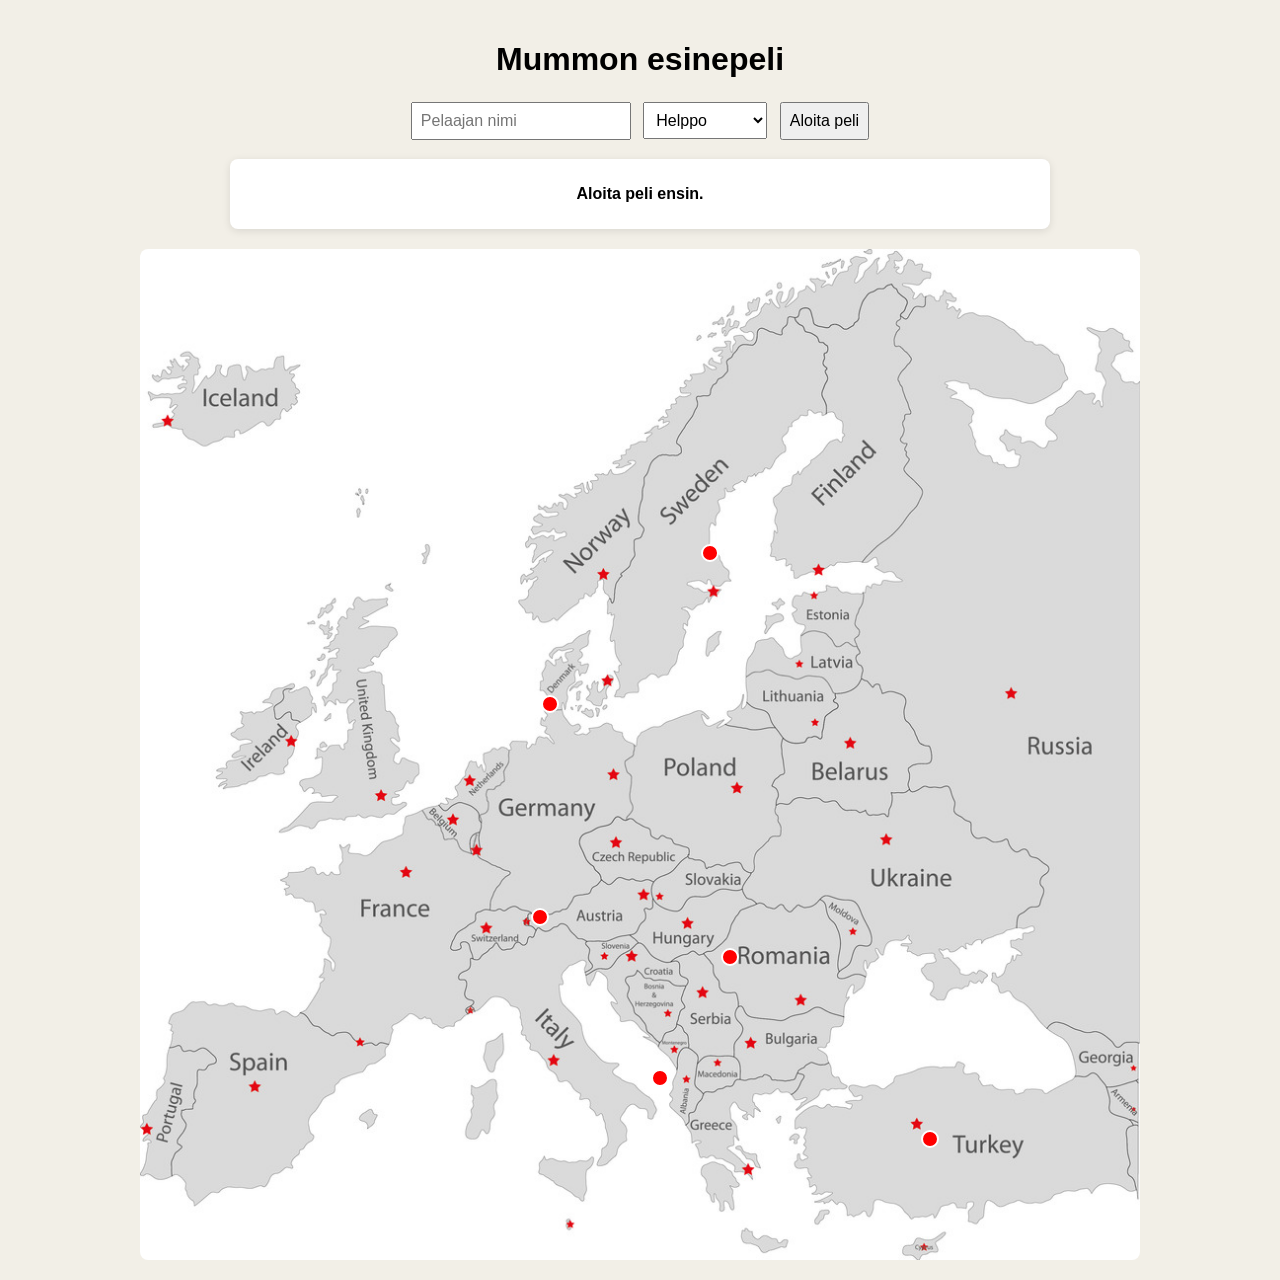
==== Laurin koodit/testiprojekti/frontend/index.html @ d36a4fa6 "jeejee" ====
<!DOCTYPE html>
<html lang="fi">
<head>
  <meta charset="UTF-8">
  <meta name="viewport" content="width=device-width, initial-scale=1.0">
  <title>Mummon esinepeli</title>
  <link rel="stylesheet" href="style.css">
</head>
<body>

  <h1>Mummon esinepeli</h1>

  <div class="aloituslaatikko">
    <input id="nimi" type="text" placeholder="Pelaajan nimi">

    <select id="difficulty">
      <option value="HELPPO">Helppo</option>
      <option value="KESKIVAIKEA">Keskivaikea</option>
      <option value="VAIKEA">Vaikea</option>
    </select>

    <button onclick="aloitaPeli()">Aloita peli</button>
  </div>

  <div class="tilalaatikko">
    <p id="info">Aloita peli ensin.</p>
    <p id="hint"></p>
  </div>

  <div class="kartta-container">
    <img src="kartta.jpg" class="kartta" alt="Euroopan kartta">

    <button class="maa-nappi" style="left: 57%; top: 30%;" onclick="lenna('SE')" title="Ruotsi"></button>
    <button class="maa-nappi" style="left: 41%; top: 45%;" onclick="lenna('GB')" title="Yhdistynyt kuningaskunta"></button>
    <button class="maa-nappi" style="left: 40%; top: 66%;" onclick="lenna('FR')" title="Ranska"></button>
    <button class="maa-nappi" style="left: 52%; top: 82%;" onclick="lenna('IT')" title="Italia"></button>
    <button class="maa-nappi" style="left: 59%; top: 70%;" onclick="lenna('RO')" title="Romania"></button>
    <button class="maa-nappi" style="left: 79%; top: 88%;" onclick="lenna('TR')" title="Turkki"></button>
  </div>

  <!-- BLACKJACK -->
  <div id="blackjack-container" class="overlay">
    <h2>Blackjack-haaste</h2>

    <p id="bj-progress">Voitot: 0 / 5</p>

    <div id="bj-dealer" class="bj-kasi"></div>
    <div id="bj-player" class="bj-kasi"></div>

    <p id="bj-info"></p>

    <div class="pelinapit">
      <button id="bj-hit" onclick="bjHit()">Ota kortti</button>
      <button id="bj-stand" onclick="bjStand()">Jää</button>
      <button id="bj-uusi" onclick="bjUusi()">Uusi kierros</button>
    </div>
  </div>

  <!-- MATIKKA2 -->
  <div id="matikka-container" class="overlay">
    <h2>Matikkahaaste</h2>

    <p id="matikka-progress">Oikein: 0 / 5</p>
    <p id="matikka-ajastin">Aikaa: 10</p>

    <div id="matikka-kysymys" class="matikka-kysymys"></div>

    <input id="matikka-vastaus" type="number" step="any" placeholder="Kirjoita vastaus">

    <div class="pelinapit">
      <button onclick="matikkaVastaa()">Vastaa</button>
    </div>

    <p id="matikka-info"></p>
  </div>
<div id="lento-overlay" class="lento-overlay">
  <div class="lento-sisalto">
    <h2>Lennetään...</h2>
    <img src="lentokone.gif" id="lento-gif" alt="Lentokone">
  </div>
</div>
  <script src="script.js"></script>
</body>
</html>
---- Laurin koodit/testiprojekti/frontend/style.css ----
body {
  font-family: Arial, sans-serif;
  background-color: #f2efe7;
  margin: 0;
  padding: 20px;
  text-align: center;
}

h1 {
  margin-bottom: 20px;
}

.aloituslaatikko {
  margin-bottom: 15px;
}

.aloituslaatikko input,
.aloituslaatikko select,
.aloituslaatikko button {
  padding: 8px;
  margin: 4px;
  font-size: 16px;
}

.tilalaatikko {
  background-color: white;
  border-radius: 8px;
  padding: 10px;
  max-width: 800px;
  margin: 0 auto 20px auto;
  box-shadow: 0 2px 8px rgba(0, 0, 0, 0.1);
}

#info {
  font-weight: bold;
}

#hint {
  color: #333;
}

.kartta-container {
  position: relative;
  width: 1000px;
  max-width: 100%;
  margin: 0 auto;
}

.kartta {
  width: 100%;
  display: block;
  border-radius: 8px;
}

.maa-nappi {
  position: absolute;
  transform: translate(-50%, -50%);
  background-color: red;
  border: 2px solid white;
  border-radius: 50%;
  width: 18px;
  height: 18px;
  cursor: pointer;
}

.maa-nappi:hover {
  background-color: darkred;
  scale: 1.2;
}

.overlay {
  position: fixed;
  top: 8%;
  left: 10%;
  width: 80%;
  min-height: 70%;
  background: rgba(0, 0, 0, 0.95);
  color: white;
  display: none;
  z-index: 999;
  padding: 20px;
  border-radius: 12px;
  box-sizing: border-box;
}

.bj-kasi {
  margin: 20px 0;
}

.bj-kortti {
  display: inline-block;
  background: white;
  color: black;
  padding: 12px 16px;
  margin: 6px;
  border-radius: 6px;
  font-weight: bold;
  min-width: 45px;
}

.pelinapit {
  margin-top: 20px;
}

.pelinapit button {
  padding: 10px 18px;
  margin: 0 8px;
  font-size: 16px;
}

.matikka-kysymys {
  font-size: 32px;
  font-weight: bold;
  margin: 25px 0 15px 0;
}

#matikka-vastaus {
  padding: 10px 14px;
  font-size: 20px;
  width: 180px;
  text-align: center;
  border-radius: 8px;
  border: none;
}

#matikka-info,
#matikka-progress,
#matikka-ajastin,
#bj-progress,
#bj-info {
  font-size: 21px;
  margin-top: 12px;
}
.lento-overlay {
  position: fixed;
  top: 0;
  left: 0;
  width: 100%;
  height: 100%;
  background: rgba(0, 0, 0, 0.75);
  display: none;
  align-items: center;
  justify-content: center;
  z-index: 2000;
}

.lento-sisalto {
  background: rgba(0, 0, 0, 0.95);
  color: white;
  padding: 20px;
  border-radius: 12px;
  text-align: center;
  width: 70%;
  max-width: 700px;
}

#lento-gif {
  width: 280px;
  max-width: 80%;
  margin-top: 10px;
}
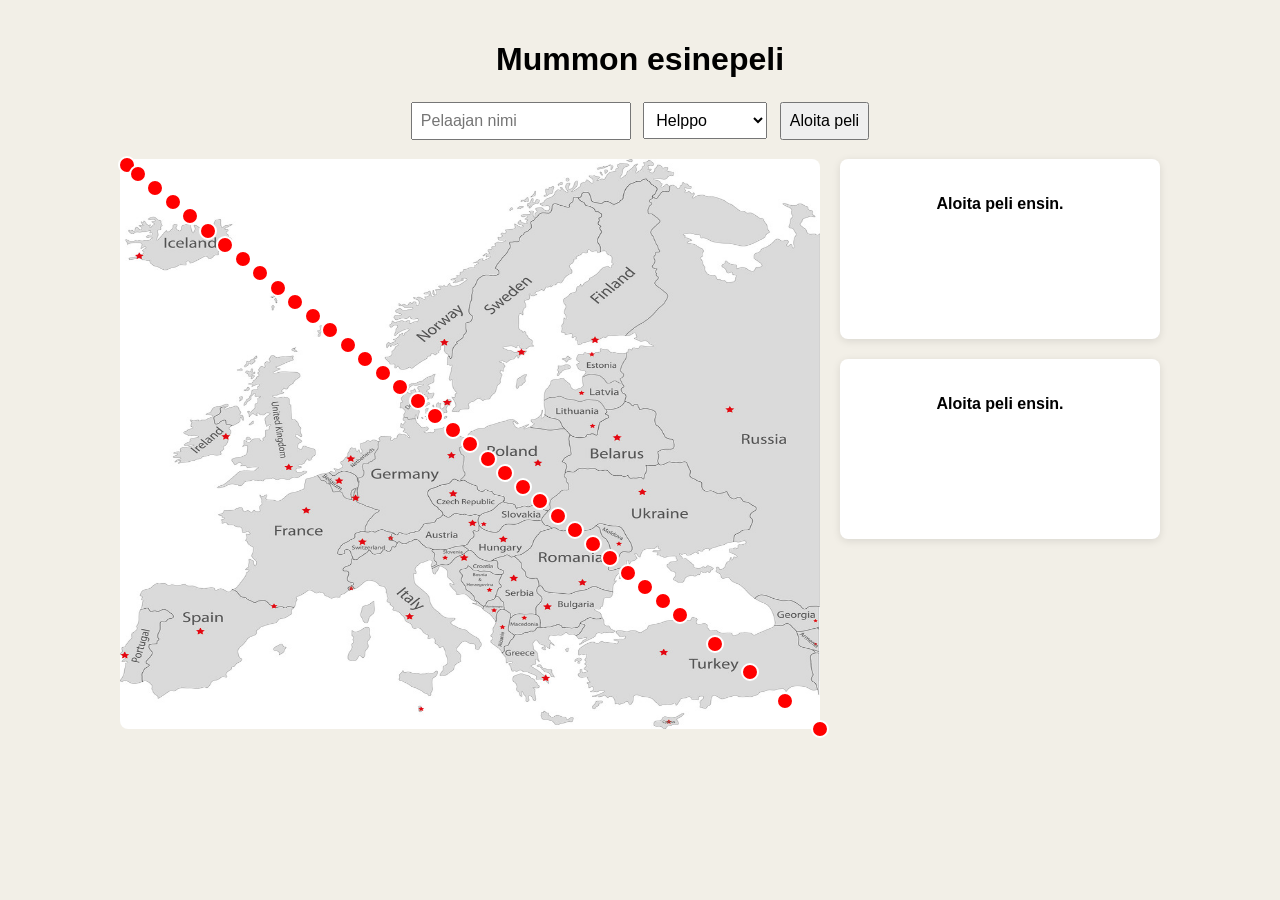
==== commit e1590c67: "testi" ====
--- a/Laurin koodit/testiprojekti/frontend/index.html
+++ b/Laurin koodit/testiprojekti/frontend/index.html
@@ -22,20 +22,61 @@
     <button onclick="aloitaPeli()">Aloita peli</button>
   </div>
 
-  <div class="tilalaatikko">
-    <p id="info">Aloita peli ensin.</p>
-    <p id="hint"></p>
-  </div>
+  <div class="peli-layout">
 
-  <div class="kartta-container">
-    <img src="kartta.jpg" class="kartta" alt="Euroopan kartta">
+    <div class="kartta-container">
+      <img src="kartta.jpg" class="kartta" alt="Euroopan kartta">
+      <button class="maa-nappi" style="left: 1%; top: 1%;" onclick="lenna('NL')" title="Alankomaat"></button>
+      <button class="maa-nappi" style="left: 5%; top: 5%;" onclick="lenna('GR')" title="Kreikka"></button>
+      <button class="maa-nappi" style="left: 10%; top: 10%;" onclick="lenna('RS')" title="Serbia"></button>
+      <button class="maa-nappi" style="left: 15%; top: 15%;" onclick="lenna('DE')" title="Saksa"></button>
+      <button class="maa-nappi" style="left: 20%; top: 20%;" onclick="lenna('CH')" title="Sveitsi"></button>
+      <button class="maa-nappi" style="left: 30%; top: 30%;" onclick="lenna('SK')" title="Slovakia"></button>
+      <button class="maa-nappi" style="left: 35%; top: 35%;" onclick="lenna('BE')" title="Belgia"></button>
+      <button class="maa-nappi" style="left: 25%; top: 25%;" onclick="lenna('RO')" title="Romania"></button>
+      <button class="maa-nappi" style="left: 40%; top: 40%;" onclick="lenna('HU')" title="Unkari"></button>
+      <button class="maa-nappi" style="left: 45%; top: 45%;" onclick="lenna('DK')" title="Tanska"></button>
+      <button class="maa-nappi" style="left: 50%; top: 50%;" onclick="lenna('IE')" title="Irlanti"></button>
+      <button class="maa-nappi" style="left: 55%; top: 55%;" onclick="lenna('FI')" title="Suomi"></button>
+      <button class="maa-nappi" style="left: 60%; top: 60%;" onclick="lenna('PT')" title="Portugali"></button>
+      <button class="maa-nappi" style="left: 65%; top: 65%;" onclick="lenna('SI')" title="Slovenia"></button>
+      <button class="maa-nappi" style="left: 70%; top: 70%;" onclick="lenna('GB')" title="Yhdistynyt kuningaskunta"></button>
+      <button class="maa-nappi" style="left: 75%; top: 75%;" onclick="lenna('LU')" title="Luxemburg"></button>
+      <button class="maa-nappi" style="left: 80%; top: 80%;" onclick="lenna('ES')" title="Espanja"></button>
+      <button class="maa-nappi" style="left: 85%; top: 85%;" onclick="lenna('BY')" title="Valko-Venäjä"></button>
+      <button class="maa-nappi" style="left: 90%; top: 90%;" onclick="lenna('RU')" title="Venäjä"></button>
+      <button class="maa-nappi" style="left: 95%; top: 95%;" onclick="lenna('NO')" title="Norja"></button>
+      <button class="maa-nappi" style="left: 100%; top: 100%;" onclick="lenna('FR')" title="Ranska"></button>
+      <button class="maa-nappi" style="left: 2.5%; top: 2.5%;" onclick="lenna('ME')" title="Montenegro"></button>
+      <button class="maa-nappi" style="left: 7.5%; top: 7.5%;" onclick="lenna('CZ')" title="Tšekki"></button>
+      <button class="maa-nappi" style="left: 12.5%; top: 12.5%;" onclick="lenna('IS')" title="Islanti"></button>
+      <button class="maa-nappi" style="left: 17.5%; top: 17.5%;" onclick="lenna('LV')" title="Latvia"></button>
+      <button class="maa-nappi" style="left: 22.5%; top: 22.5%;" onclick="lenna('IT')" title="Italia"></button>
+      <button class="maa-nappi" style="left: 27.5%; top: 27.5%;" onclick="lenna('BA')" title="Bosnia ja Hertsegovina"></button>
+      <button class="maa-nappi" style="left: 32.5%; top: 32.5%;" onclick="lenna('MK')" title="Pohjois-Makedonia"></button>
+      <button class="maa-nappi" style="left: 37.5%; top: 37.5%;" onclick="lenna('BG')" title="Bulgaria"></button>
+      <button class="maa-nappi" style="left: 42.5%; top: 42.4%;" onclick="lenna('SE')" title="Ruotsi"></button>
+      <button class="maa-nappi" style="left: 47.5%; top: 47.5%;" onclick="lenna('EE')" title="Viro"></button>
+      <button class="maa-nappi" style="left: 52.5%; top: 52.5%;" onclick="lenna('AL')" title="Albania"></button>
+      <button class="maa-nappi" style="left: 57.5%; top: 57.5%;" onclick="lenna('MT')" title="Malta"></button>
+      <button class="maa-nappi" style="left: 62.5%; top: 62.5%;" onclick="lenna('AT')" title="Itävalta"></button>
+      <button class="maa-nappi" style="left: 67.5%; top: 67.5%;" onclick="lenna('LT')" title="Liettua"></button>
+      <button class="maa-nappi" style="left: 72.5%; top: 72.5%;" onclick="lenna('PL')" title="Puola"></button>
+      <button class="maa-nappi" style="left: 77.5%; top: 77.5%;" onclick="lenna('HR')" title="Kroatia"></button>
+    </div>
 
-    <button class="maa-nappi" style="left: 57%; top: 30%;" onclick="lenna('SE')" title="Ruotsi"></button>
-    <button class="maa-nappi" style="left: 41%; top: 45%;" onclick="lenna('GB')" title="Yhdistynyt kuningaskunta"></button>
-    <button class="maa-nappi" style="left: 40%; top: 66%;" onclick="lenna('FR')" title="Ranska"></button>
-    <button class="maa-nappi" style="left: 52%; top: 82%;" onclick="lenna('IT')" title="Italia"></button>
-    <button class="maa-nappi" style="left: 59%; top: 70%;" onclick="lenna('RO')" title="Romania"></button>
-    <button class="maa-nappi" style="left: 79%; top: 88%;" onclick="lenna('TR')" title="Turkki"></button>
+    <div class="oikea-palsta">
+      <div class="tilalaatikko">
+        <p id="info">Aloita peli ensin.</p>
+        <p id="hint"></p>
+      </div>
+
+      <div class="tilalaatikko">
+        <p id="info2">Aloita peli ensin.</p>
+        <p id="hint2"></p>
+      </div>
+    </div>
+
   </div>
 
   <!-- BLACKJACK -->
@@ -73,12 +114,14 @@
 
     <p id="matikka-info"></p>
   </div>
-<div id="lento-overlay" class="lento-overlay">
-  <div class="lento-sisalto">
-    <h2>Lennetään...</h2>
-    <img src="lentokone.gif" id="lento-gif" alt="Lentokone">
+
+  <div id="lento-overlay" class="lento-overlay">
+    <div class="lento-sisalto">
+      <h2>Lennetään...</h2>
+      <img src="lentokone.gif" id="lento-gif" alt="Lentokone">
+    </div>
   </div>
-</div>
+
   <script src="script.js"></script>
 </body>
 </html>
--- a/Laurin koodit/testiprojekti/frontend/style.css
+++ b/Laurin koodit/testiprojekti/frontend/style.css
@@ -1,3 +1,7 @@
+* {
+  box-sizing: border-box;
+}
+
 body {
   font-family: Arial, sans-serif;
   background-color: #f2efe7;
@@ -22,34 +26,57 @@
   font-size: 16px;
 }
 
+.peli-layout {
+  display: flex;
+  justify-content: center;
+  align-items: flex-start;
+  gap: 20px;
+  max-width: 1400px;
+  margin: 0 auto;
+}
+
+.kartta-container {
+  position: relative;
+  width: 700px;
+  max-width: 72%;
+  margin: 0;
+  height: 570px;
+}
+
+.kartta {
+  width: 100%;
+  height: 100%;
+  object-fit: fill;
+  display: block;
+  border-radius: 8px;
+}
+
+/* UUSI: oikea palsta kahdelle laatikolle */
+.oikea-palsta {
+  display: flex;
+  flex-direction: column;
+  gap: 20px;
+  width: 320px;
+}
+
 .tilalaatikko {
   background-color: white;
   border-radius: 8px;
-  padding: 10px;
-  max-width: 800px;
-  margin: 0 auto 20px auto;
+  padding: 20px;
+  width: 100%;
+  min-height: 180px;
+  margin: 0;
   box-shadow: 0 2px 8px rgba(0, 0, 0, 0.1);
 }
 
-#info {
+#info,
+#info2 {
   font-weight: bold;
 }
 
-#hint {
+#hint,
+#hint2 {
   color: #333;
-}
-
-.kartta-container {
-  position: relative;
-  width: 1000px;
-  max-width: 100%;
-  margin: 0 auto;
-}
-
-.kartta {
-  width: 100%;
-  display: block;
-  border-radius: 8px;
 }
 
 .maa-nappi {
@@ -131,6 +158,7 @@
   font-size: 21px;
   margin-top: 12px;
 }
+
 .lento-overlay {
   position: fixed;
   top: 0;
@@ -158,4 +186,24 @@
   width: 280px;
   max-width: 80%;
   margin-top: 10px;
+}
+
+@media (max-width: 900px) {
+  .peli-layout {
+    flex-direction: column;
+    align-items: center;
+  }
+
+  .kartta-container {
+    width: 100%;
+    max-width: 100%;
+  }
+
+  .oikea-palsta {
+    width: 90%;
+  }
+
+  .tilalaatikko {
+    width: 100%;
+  }
 }
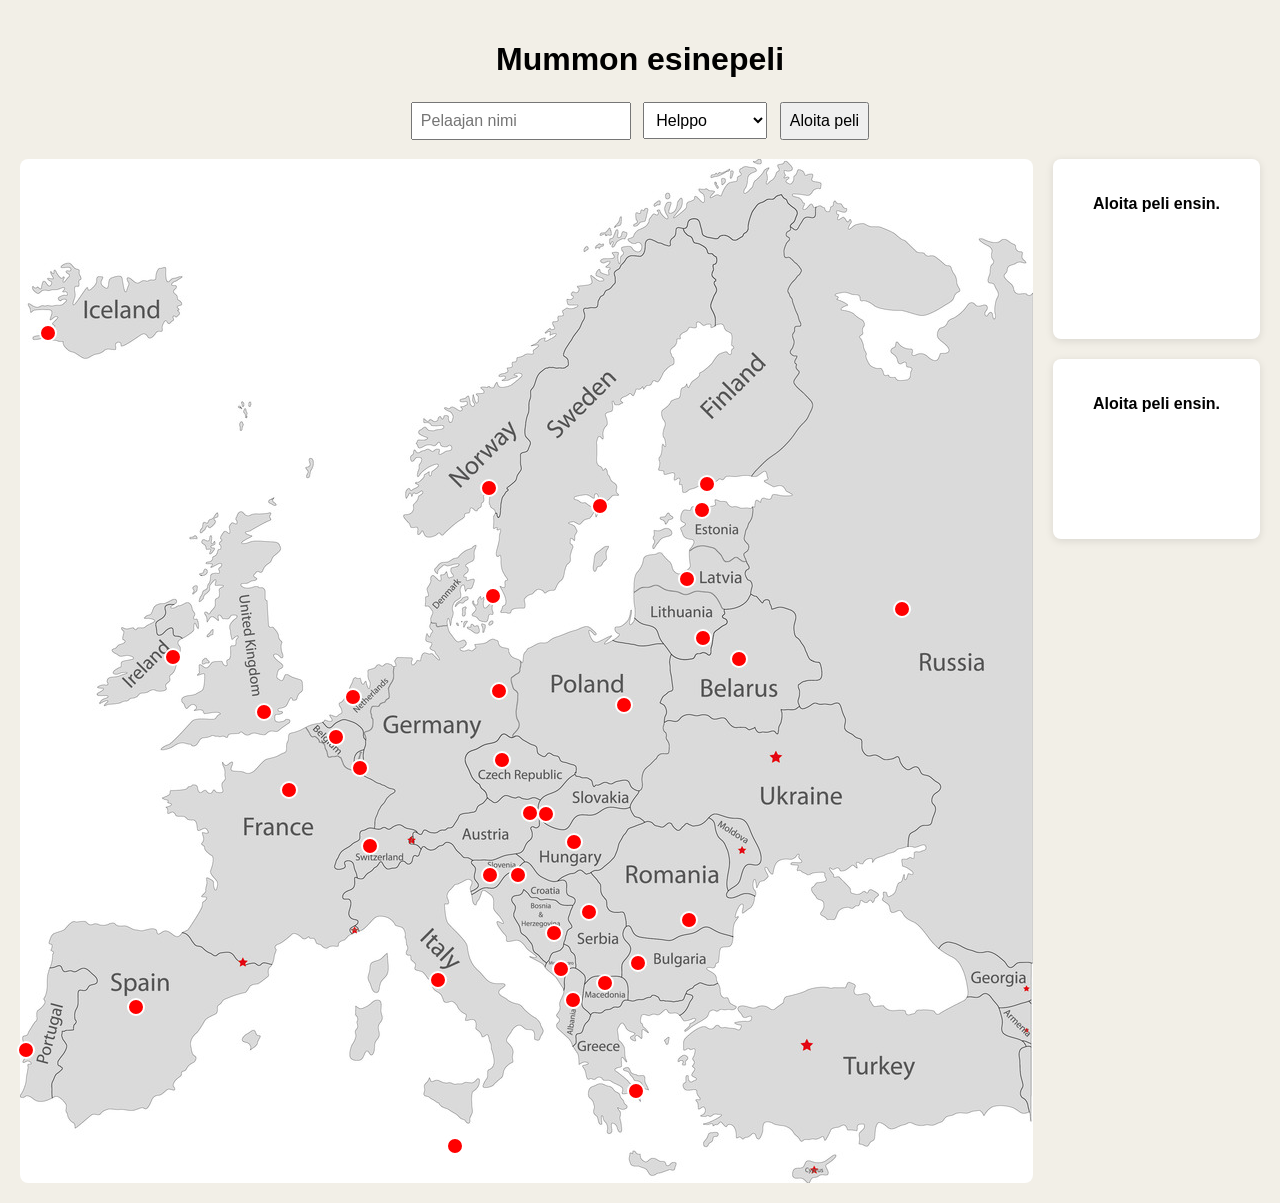
==== commit f1062a8b: "jeejee" ====
--- a/Laurin koodit/testiprojekti/frontend/index.html
+++ b/Laurin koodit/testiprojekti/frontend/index.html
@@ -24,46 +24,58 @@
 
   <div class="peli-layout">
 
-    <div class="kartta-container">
-      <img src="kartta.jpg" class="kartta" alt="Euroopan kartta">
-      <button class="maa-nappi" style="left: 1%; top: 1%;" onclick="lenna('NL')" title="Alankomaat"></button>
-      <button class="maa-nappi" style="left: 5%; top: 5%;" onclick="lenna('GR')" title="Kreikka"></button>
-      <button class="maa-nappi" style="left: 10%; top: 10%;" onclick="lenna('RS')" title="Serbia"></button>
-      <button class="maa-nappi" style="left: 15%; top: 15%;" onclick="lenna('DE')" title="Saksa"></button>
-      <button class="maa-nappi" style="left: 20%; top: 20%;" onclick="lenna('CH')" title="Sveitsi"></button>
-      <button class="maa-nappi" style="left: 30%; top: 30%;" onclick="lenna('SK')" title="Slovakia"></button>
-      <button class="maa-nappi" style="left: 35%; top: 35%;" onclick="lenna('BE')" title="Belgia"></button>
-      <button class="maa-nappi" style="left: 25%; top: 25%;" onclick="lenna('RO')" title="Romania"></button>
-      <button class="maa-nappi" style="left: 40%; top: 40%;" onclick="lenna('HU')" title="Unkari"></button>
-      <button class="maa-nappi" style="left: 45%; top: 45%;" onclick="lenna('DK')" title="Tanska"></button>
-      <button class="maa-nappi" style="left: 50%; top: 50%;" onclick="lenna('IE')" title="Irlanti"></button>
-      <button class="maa-nappi" style="left: 55%; top: 55%;" onclick="lenna('FI')" title="Suomi"></button>
-      <button class="maa-nappi" style="left: 60%; top: 60%;" onclick="lenna('PT')" title="Portugali"></button>
-      <button class="maa-nappi" style="left: 65%; top: 65%;" onclick="lenna('SI')" title="Slovenia"></button>
-      <button class="maa-nappi" style="left: 70%; top: 70%;" onclick="lenna('GB')" title="Yhdistynyt kuningaskunta"></button>
-      <button class="maa-nappi" style="left: 75%; top: 75%;" onclick="lenna('LU')" title="Luxemburg"></button>
-      <button class="maa-nappi" style="left: 80%; top: 80%;" onclick="lenna('ES')" title="Espanja"></button>
-      <button class="maa-nappi" style="left: 85%; top: 85%;" onclick="lenna('BY')" title="Valko-Venäjä"></button>
-      <button class="maa-nappi" style="left: 90%; top: 90%;" onclick="lenna('RU')" title="Venäjä"></button>
-      <button class="maa-nappi" style="left: 95%; top: 95%;" onclick="lenna('NO')" title="Norja"></button>
-      <button class="maa-nappi" style="left: 100%; top: 100%;" onclick="lenna('FR')" title="Ranska"></button>
-      <button class="maa-nappi" style="left: 2.5%; top: 2.5%;" onclick="lenna('ME')" title="Montenegro"></button>
-      <button class="maa-nappi" style="left: 7.5%; top: 7.5%;" onclick="lenna('CZ')" title="Tšekki"></button>
-      <button class="maa-nappi" style="left: 12.5%; top: 12.5%;" onclick="lenna('IS')" title="Islanti"></button>
-      <button class="maa-nappi" style="left: 17.5%; top: 17.5%;" onclick="lenna('LV')" title="Latvia"></button>
-      <button class="maa-nappi" style="left: 22.5%; top: 22.5%;" onclick="lenna('IT')" title="Italia"></button>
-      <button class="maa-nappi" style="left: 27.5%; top: 27.5%;" onclick="lenna('BA')" title="Bosnia ja Hertsegovina"></button>
-      <button class="maa-nappi" style="left: 32.5%; top: 32.5%;" onclick="lenna('MK')" title="Pohjois-Makedonia"></button>
-      <button class="maa-nappi" style="left: 37.5%; top: 37.5%;" onclick="lenna('BG')" title="Bulgaria"></button>
-      <button class="maa-nappi" style="left: 42.5%; top: 42.4%;" onclick="lenna('SE')" title="Ruotsi"></button>
-      <button class="maa-nappi" style="left: 47.5%; top: 47.5%;" onclick="lenna('EE')" title="Viro"></button>
-      <button class="maa-nappi" style="left: 52.5%; top: 52.5%;" onclick="lenna('AL')" title="Albania"></button>
-      <button class="maa-nappi" style="left: 57.5%; top: 57.5%;" onclick="lenna('MT')" title="Malta"></button>
-      <button class="maa-nappi" style="left: 62.5%; top: 62.5%;" onclick="lenna('AT')" title="Itävalta"></button>
-      <button class="maa-nappi" style="left: 67.5%; top: 67.5%;" onclick="lenna('LT')" title="Liettua"></button>
-      <button class="maa-nappi" style="left: 72.5%; top: 72.5%;" onclick="lenna('PL')" title="Puola"></button>
-      <button class="maa-nappi" style="left: 77.5%; top: 77.5%;" onclick="lenna('HR')" title="Kroatia"></button>
-    </div>
+   <div class="kartta-container">
+  <img src="kartta.jpg" class="kartta" alt="Euroopan kartta">
+
+  <!-- Pohjoismaat -->
+  <button class="maa-nappi" style="left: 28px; top: 174px;" onclick="lenna('IS')" title="Islanti"></button>
+  <button class="maa-nappi" style="left: 469px; top: 329px;" onclick="lenna('NO')" title="Norja"></button>
+  <button class="maa-nappi" style="left: 580px; top: 347px;" onclick="lenna('SE')" title="Ruotsi"></button>
+  <button class="maa-nappi" style="left: 687px; top: 325px;" onclick="lenna('FI')" title="Suomi"></button>
+  <button class="maa-nappi" style="left: 473px; top: 437px;" onclick="lenna('DK')" title="Tanska"></button>
+
+  <!-- Britit ja länsi -->
+  <button class="maa-nappi" style="left: 153px; top: 498px;" onclick="lenna('IE')" title="Irlanti"></button>
+  <button class="maa-nappi" style="left: 244px; top: 553px;" onclick="lenna('GB')" title="Yhdistynyt kuningaskunta"></button>
+  <button class="maa-nappi" style="left: 6px; top: 891px;" onclick="lenna('PT')" title="Portugali"></button>
+  <button class="maa-nappi" style="left: 116px; top: 848px;" onclick="lenna('ES')" title="Espanja"></button>
+  <button class="maa-nappi" style="left: 269px; top: 631px;" onclick="lenna('FR')" title="Ranska"></button>
+
+  <!-- Benelux -->
+  <button class="maa-nappi" style="left: 333px; top: 538px;" onclick="lenna('NL')" title="Alankomaat"></button>
+  <button class="maa-nappi" style="left: 316px; top: 578px;" onclick="lenna('BE')" title="Belgia"></button>
+  <button class="maa-nappi" style="left: 340px; top: 609px;" onclick="lenna('LU')" title="Luxemburg"></button>
+
+  <!-- Keski-Eurooppa -->
+  <button class="maa-nappi" style="left: 479px; top: 532px;" onclick="lenna('DE')" title="Saksa"></button>
+  <button class="maa-nappi" style="left: 350px; top: 687px;" onclick="lenna('CH')" title="Sveitsi"></button>
+  <button class="maa-nappi" style="left: 482px; top: 601px;" onclick="lenna('CZ')" title="Tšekki"></button>
+  <button class="maa-nappi" style="left: 510px; top: 654px;" onclick="lenna('AT')" title="Itävalta"></button>
+  <button class="maa-nappi" style="left: 526px; top: 655px;" onclick="lenna('SK')" title="Slovakia"></button>
+  <button class="maa-nappi" style="left: 554px; top: 683px;" onclick="lenna('HU')" title="Unkari"></button>
+  <button class="maa-nappi" style="left: 604px; top: 546px;" onclick="lenna('PL')" title="Puola"></button>
+
+  <!-- Baltia ja itä -->
+  <button class="maa-nappi" style="left: 682px; top: 351px;" onclick="lenna('EE')" title="Viro"></button>
+  <button class="maa-nappi" style="left: 667px; top: 420px;" onclick="lenna('LV')" title="Latvia"></button>
+  <button class="maa-nappi" style="left: 683px; top: 479px;" onclick="lenna('LT')" title="Liettua"></button>
+  <button class="maa-nappi" style="left: 719px; top: 500px;" onclick="lenna('BY')" title="Valko-Venäjä"></button>
+  <button class="maa-nappi" style="left: 882px; top: 450px;" onclick="lenna('RU')" title="Venäjä"></button>
+
+  <!-- Etelä / Balkan -->
+  <button class="maa-nappi" style="left: 418px; top: 821px;" onclick="lenna('IT')" title="Italia"></button>
+  <button class="maa-nappi" style="left: 470px; top: 716px;" onclick="lenna('SI')" title="Slovenia"></button>
+  <button class="maa-nappi" style="left: 498px; top: 716px;" onclick="lenna('HR')" title="Kroatia"></button>
+  <button class="maa-nappi" style="left: 534px; top: 774px;" onclick="lenna('BA')" title="Bosnia ja Hertsegovina"></button>
+  <button class="maa-nappi" style="left: 541px; top: 810px;" onclick="lenna('ME')" title="Montenegro"></button>
+  <button class="maa-nappi" style="left: 569px; top: 753px;" onclick="lenna('RS')" title="Serbia"></button>
+  <button class="maa-nappi" style="left: 553px; top: 841px;" onclick="lenna('AL')" title="Albania"></button>
+  <button class="maa-nappi" style="left: 585px; top: 824px;" onclick="lenna('MK')" title="Pohjois-Makedonia"></button>
+  <button class="maa-nappi" style="left: 618px; top: 804px;" onclick="lenna('BG')" title="Bulgaria"></button>
+  <button class="maa-nappi" style="left: 669px; top: 761px;" onclick="lenna('RO')" title="Romania"></button>
+  <button class="maa-nappi" style="left: 616px; top: 932px;" onclick="lenna('GR')" title="Kreikka"></button>
+  <button class="maa-nappi" style="left: 435px; top: 987px;" onclick="lenna('MT')" title="Malta"></button>
+</div>
 
     <div class="oikea-palsta">
       <div class="tilalaatikko">
--- a/Laurin koodit/testiprojekti/frontend/style.css
+++ b/Laurin koodit/testiprojekti/frontend/style.css
@@ -37,46 +37,17 @@
 
 .kartta-container {
   position: relative;
-  width: 700px;
-  max-width: 72%;
+  width: 1013px;
+  height: 1024px;
   margin: 0;
-  height: 570px;
+  flex-shrink: 0;
 }
 
 .kartta {
-  width: 100%;
-  height: 100%;
-  object-fit: fill;
   display: block;
+  width: 1013px;
+  height: 1024px;
   border-radius: 8px;
-}
-
-/* UUSI: oikea palsta kahdelle laatikolle */
-.oikea-palsta {
-  display: flex;
-  flex-direction: column;
-  gap: 20px;
-  width: 320px;
-}
-
-.tilalaatikko {
-  background-color: white;
-  border-radius: 8px;
-  padding: 20px;
-  width: 100%;
-  min-height: 180px;
-  margin: 0;
-  box-shadow: 0 2px 8px rgba(0, 0, 0, 0.1);
-}
-
-#info,
-#info2 {
-  font-weight: bold;
-}
-
-#hint,
-#hint2 {
-  color: #333;
 }
 
 .maa-nappi {
@@ -88,12 +59,42 @@
   width: 18px;
   height: 18px;
   cursor: pointer;
+  padding: 0;
 }
 
 .maa-nappi:hover {
   background-color: darkred;
-  scale: 1.2;
-}
+  transform: translate(-50%, -50%) scale(1.15);
+}
+
+/* UUSI: oikea palsta kahdelle laatikolle */
+.oikea-palsta {
+  display: flex;
+  flex-direction: column;
+  gap: 20px;
+  width: 320px;
+}
+
+.tilalaatikko {
+  background-color: white;
+  border-radius: 8px;
+  padding: 20px;
+  width: 100%;
+  min-height: 180px;
+  margin: 0;
+  box-shadow: 0 2px 8px rgba(0, 0, 0, 0.1);
+}
+
+#info,
+#info2 {
+  font-weight: bold;
+}
+
+#hint,
+#hint2 {
+  color: #333;
+}
+
 
 .overlay {
   position: fixed;
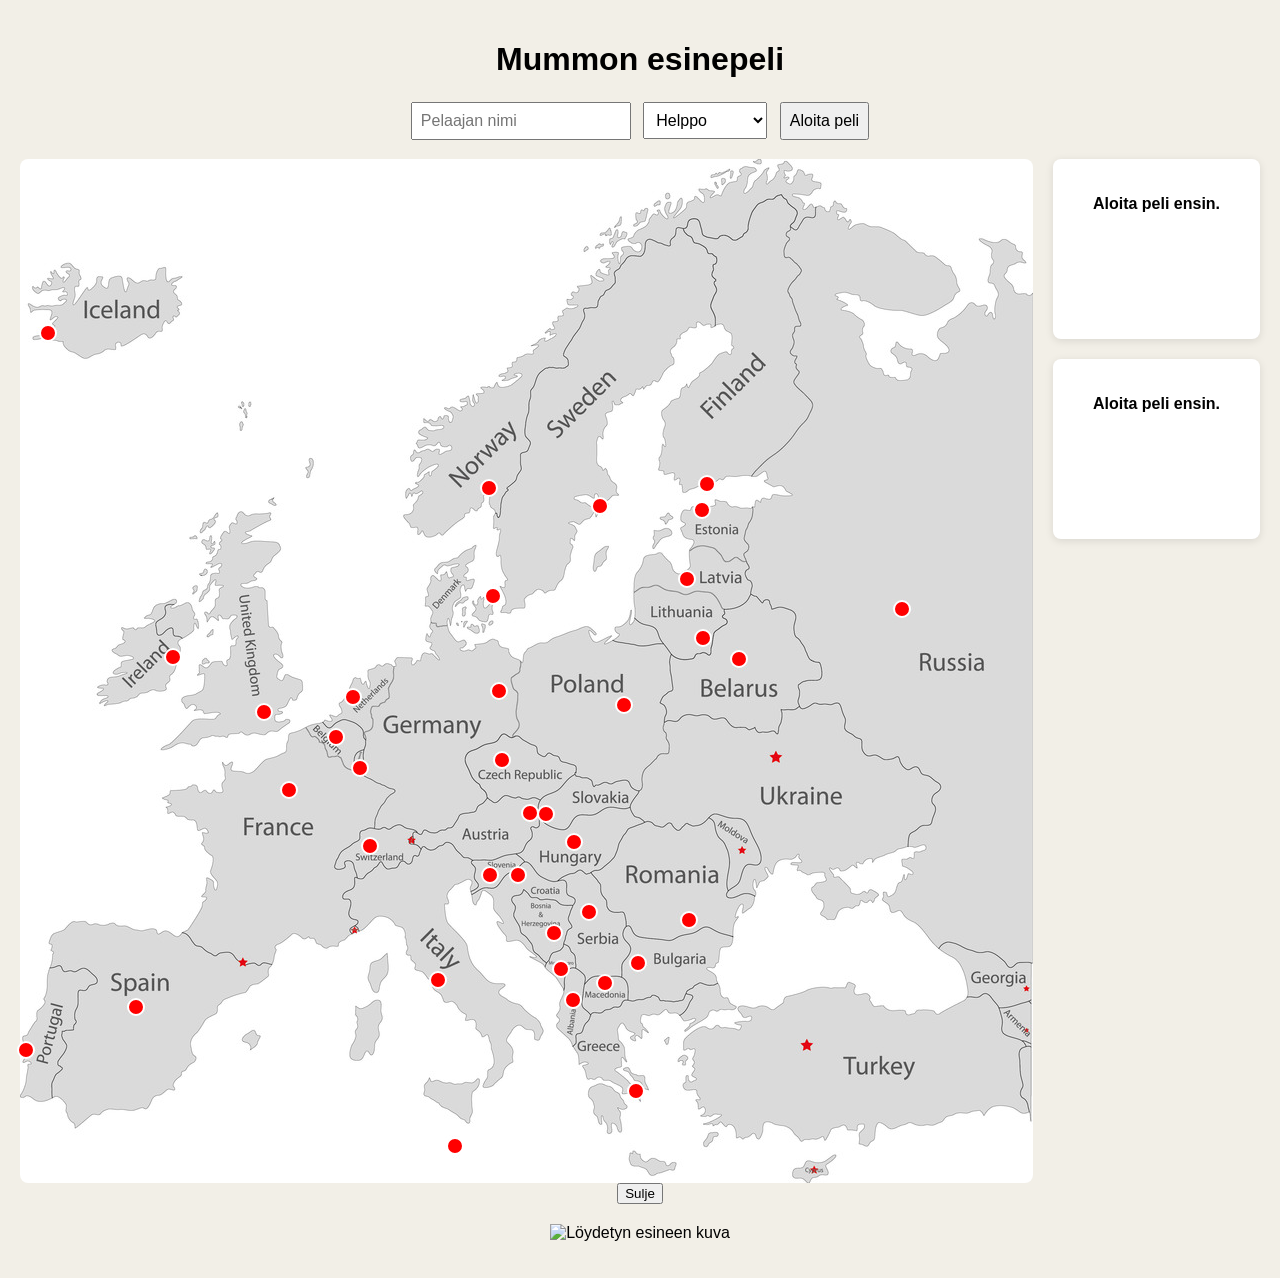
==== commit 657988ab: "testi" ====
--- a/Laurin koodit/testiprojekti/frontend/index.html
+++ b/Laurin koodit/testiprojekti/frontend/index.html
@@ -134,6 +134,15 @@
     </div>
   </div>
 
+  <div id="tarina-overlay" class="tarina-overlay">
+  <div class="tarina-sisalto">
+    <button class="tarina-sulje" onclick="suljeTarina()">Sulje</button>
+    <h2 id="tarina-otsikko"></h2>
+    <img id="tarina-kuva" src="" alt="Löydetyn esineen kuva">
+    <p id="tarina-teksti"></p>
+  </div>
+</div>
+
   <script src="script.js"></script>
 </body>
 </html>
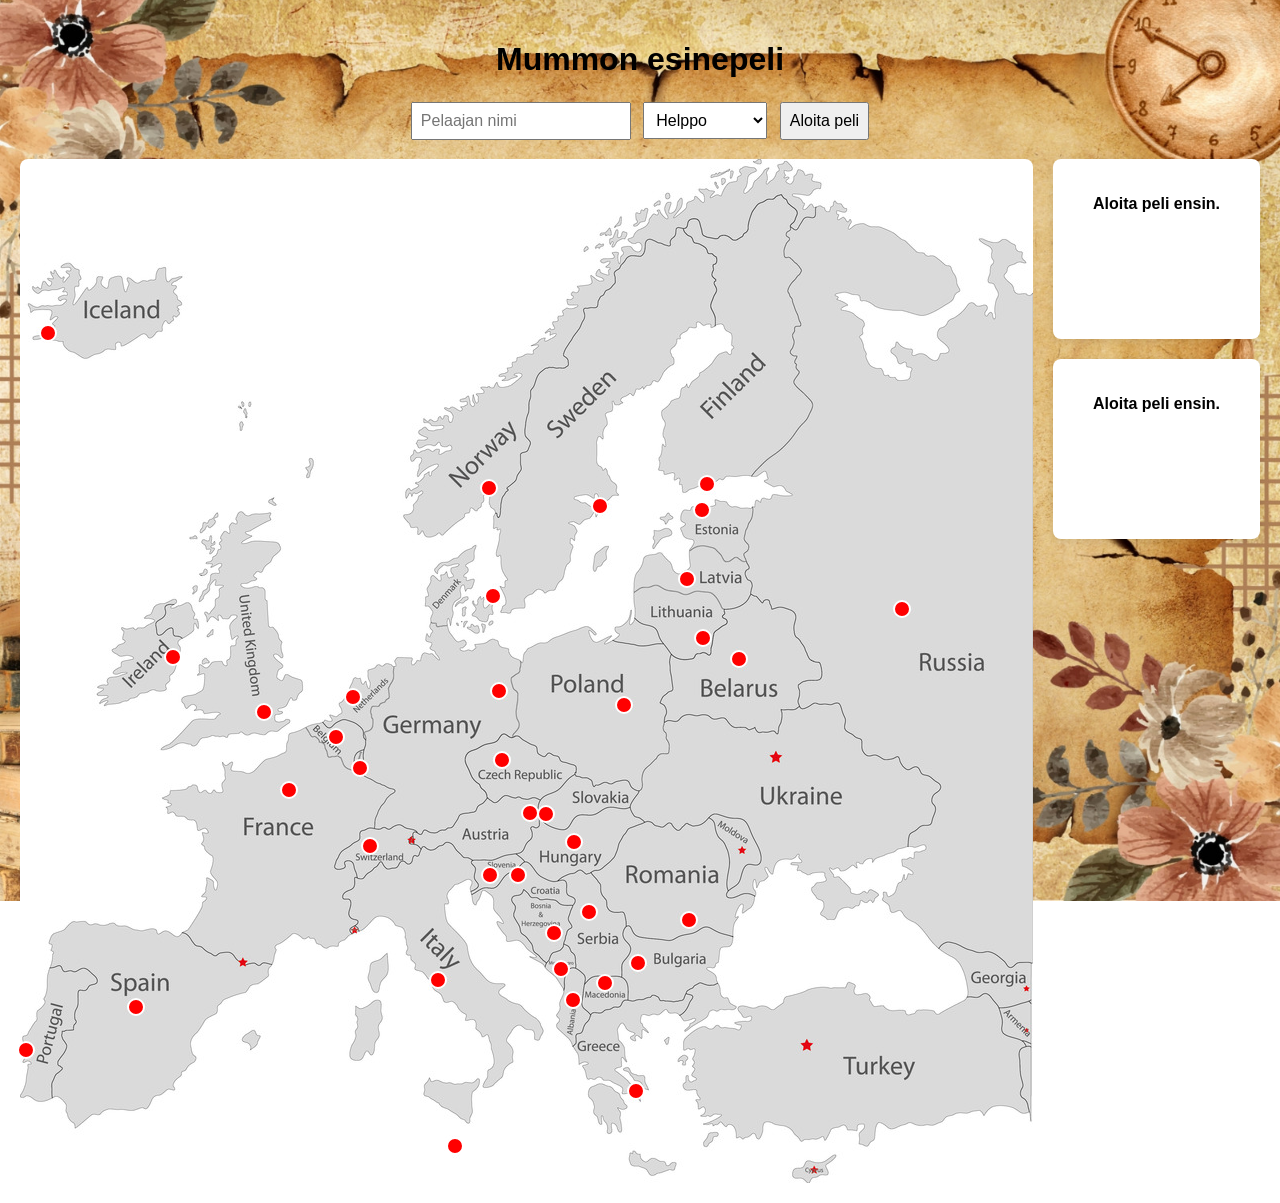
==== commit 587d556f: "jeejee" ====
--- a/Laurin koodit/testiprojekti/frontend/index.html
+++ b/Laurin koodit/testiprojekti/frontend/index.html
@@ -126,7 +126,27 @@
 
     <p id="matikka-info"></p>
   </div>
+<div id="heppa-container" class="overlay">
+  <h2>Heppakisa</h2>
+  <p class="heppa-ohje">Valitse hevonen. Jos hevosesi tulee ensimmäisenä maaliin, voitat.</p>
 
+  <div id="heppa-valinnat" class="heppa-valinnat">
+    <button class="heppa-valinta-nappi" onclick="valitseHevonen('Hevonen 1')">1</button>
+    <button class="heppa-valinta-nappi" onclick="valitseHevonen('Hevonen 2')">2</button>
+    <button class="heppa-valinta-nappi" onclick="valitseHevonen('Hevonen 3')">3</button>
+  </div>
+
+  <button id="heppa-aloita" class="heppa-paanappi" onclick="aloitaHeppakisa()" disabled>Aloita kisa</button>
+
+  <div id="heppa-rata-alue" class="heppa-rata-alue" style="display:none;">
+    <div id="heppa-radat"></div>
+    <button id="heppa-liiku" class="heppa-paanappi" onclick="liikutaHepat()">Liiku</button>
+    <button id="heppa-uusi" class="heppa-paanappi" onclick="avaaHeppakisa()" style="display:none;">Yritä uudestaan</button>
+    <h3 id="heppa-tulos"></h3>
+  </div>
+
+  <audio id="hirnahdus" src="hirnahdus.mp3"></audio>
+</div>
   <div id="lento-overlay" class="lento-overlay">
     <div class="lento-sisalto">
       <h2>Lennetään...</h2>
--- a/Laurin koodit/testiprojekti/frontend/style.css
+++ b/Laurin koodit/testiprojekti/frontend/style.css
@@ -4,12 +4,18 @@
 
 body {
   font-family: Arial, sans-serif;
-  background-color: #f2efe7;
   margin: 0;
   padding: 20px;
   text-align: center;
-}
-
+  background-image: url("background.jpg");
+  background-size: cover;
+  background-position: center;
+  background-repeat: no-repeat;
+  background-attachment: fixed;
+}
+html, body {
+  min-height: 100%;
+}
 h1 {
   margin-bottom: 20px;
 }
@@ -207,4 +213,130 @@
   .tilalaatikko {
     width: 100%;
   }
+}
+
+.tarina-overlay {
+  position: fixed;
+  top: 0;
+  left: 0;
+  width: 100%;
+  height: 100%;
+  display: none;
+  align-items: center;
+  justify-content: center;
+  background: rgba(0, 0, 0, 0.45);
+  z-index: 3000;
+}
+
+.tarina-sisalto {
+  background: black;
+  color: white;
+  width: 420px;
+  max-width: 90vw;
+  max-height: 85vh;
+  overflow-y: auto;
+  padding: 18px;
+  border-radius: 12px;
+  text-align: center;
+  box-shadow: 0 4px 18px rgba(0, 0, 0, 0.35);
+}
+
+#tarina-kuva {
+  width: 160px;
+  max-width: 70%;
+  height: auto;
+  display: block;
+  margin: 10px auto;
+}
+
+#tarina-teksti {
+  font-size: 15px;
+  line-height: 1.4;
+}
+
+.tarina-sulje {
+  float: right;
+  padding: 6px 10px;
+  cursor: pointer;
+}
+.heppa-ohje {
+  font-size: 20px;
+  margin-bottom: 20px;
+}
+
+.heppa-valinnat {
+  margin-bottom: 20px;
+}
+
+.heppa-valinta-nappi,
+.heppa-paanappi {
+  border: none;
+  border-radius: 10px;
+  color: white;
+  cursor: pointer;
+  padding: 12px 22px;
+  font-size: 20px;
+  margin: 8px;
+  background: #1f3a5f;
+}
+
+.heppa-valinta-nappi:hover,
+.heppa-paanappi:hover {
+  background: #2a4f80;
+}
+
+.heppa-paanappi:disabled {
+  background: grey;
+  cursor: not-allowed;
+}
+
+.heppa-rata-alue {
+  margin-top: 20px;
+}
+
+.heppa-track {
+  position: relative;
+  margin: 14px auto;
+  width: 90%;
+  height: 72px;
+  background: #16324f;
+  border-radius: 10px;
+  overflow: hidden;
+}
+
+.heppa-track::after {
+  content: "";
+  position: absolute;
+  right: 0;
+  width: 12px;
+  height: 100%;
+  background: repeating-linear-gradient(
+    45deg,
+    white 0 6px,
+    black 6px 12px
+  );
+}
+
+.heppa-label {
+  position: absolute;
+  left: 12px;
+  top: 8px;
+  color: white;
+  font-weight: bold;
+  z-index: 2;
+}
+
+.heppa-horse {
+  position: absolute;
+  top: 12px;
+  left: 0;
+  width: 80px;
+  height: 48px;
+  background: url("hevonen.png") center / contain no-repeat;
+  transition: 0.3s;
+}
+
+#heppa-tulos {
+  margin-top: 20px;
+  font-size: 24px;
 }
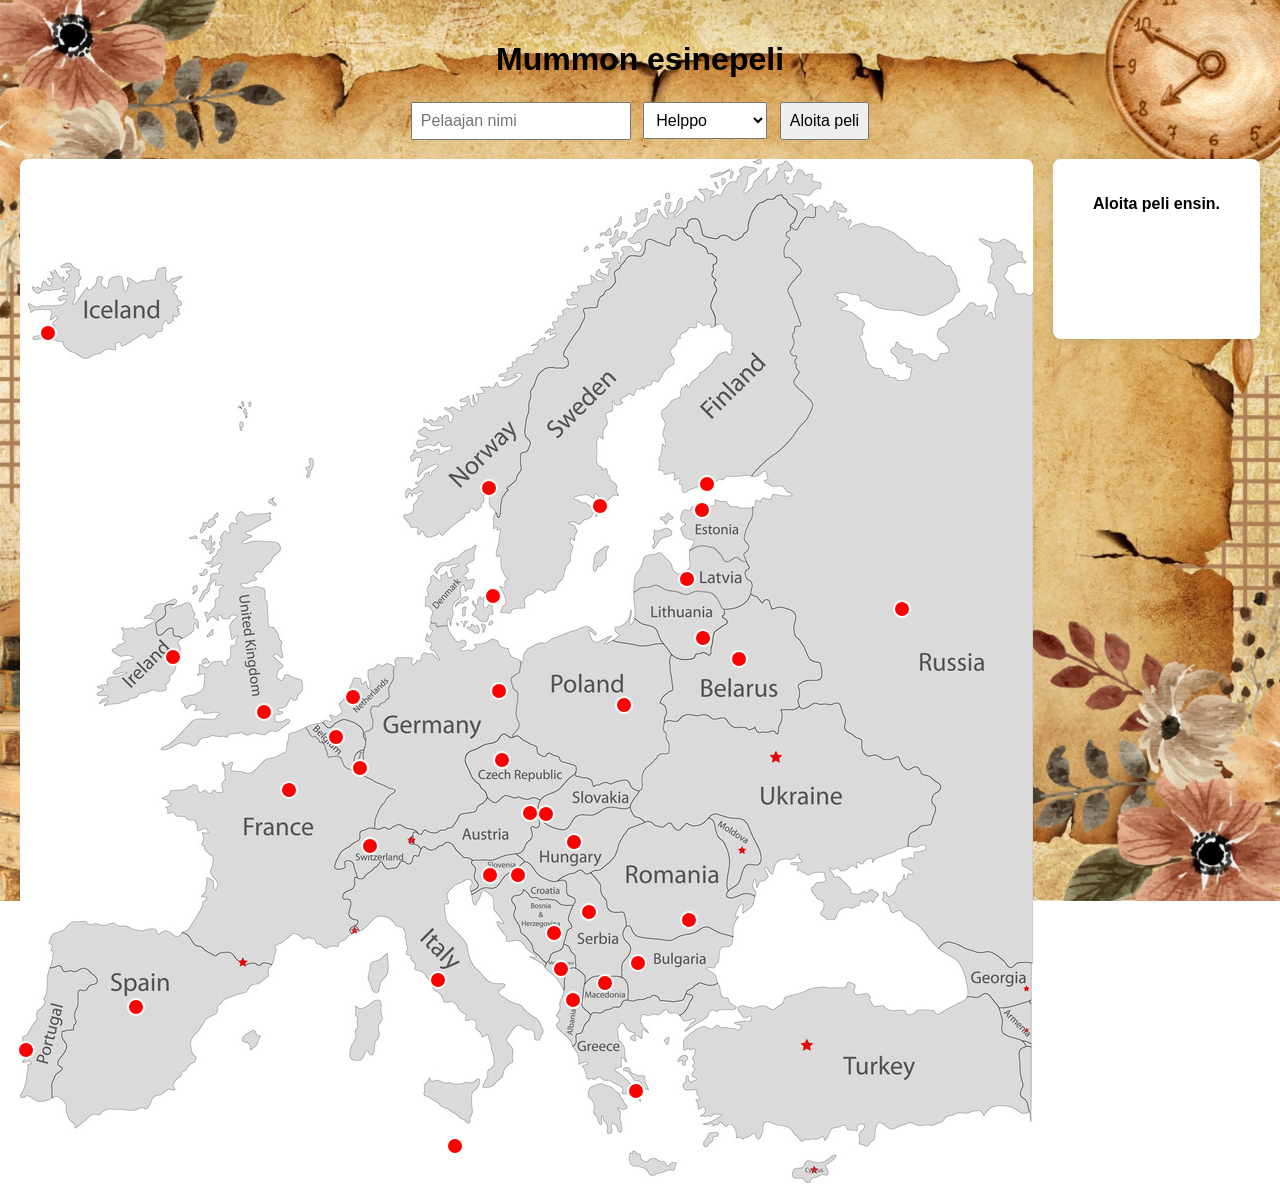
==== commit 94da739b: "testi" ====
--- a/Laurin koodit/testiprojekti/frontend/index.html
+++ b/Laurin koodit/testiprojekti/frontend/index.html
@@ -2,7 +2,7 @@
 <html lang="fi">
 <head>
   <meta charset="UTF-8">
-  <meta name="viewport" content="width=device-width, initial-scale=1.0">
+  <meta name="Mummon esinepeli">
   <title>Mummon esinepeli</title>
   <link rel="stylesheet" href="style.css">
 </head>
@@ -26,27 +26,19 @@
 
    <div class="kartta-container">
   <img src="kartta.jpg" class="kartta" alt="Euroopan kartta">
-
-  <!-- Pohjoismaat -->
   <button class="maa-nappi" style="left: 28px; top: 174px;" onclick="lenna('IS')" title="Islanti"></button>
   <button class="maa-nappi" style="left: 469px; top: 329px;" onclick="lenna('NO')" title="Norja"></button>
   <button class="maa-nappi" style="left: 580px; top: 347px;" onclick="lenna('SE')" title="Ruotsi"></button>
   <button class="maa-nappi" style="left: 687px; top: 325px;" onclick="lenna('FI')" title="Suomi"></button>
   <button class="maa-nappi" style="left: 473px; top: 437px;" onclick="lenna('DK')" title="Tanska"></button>
-
-  <!-- Britit ja länsi -->
   <button class="maa-nappi" style="left: 153px; top: 498px;" onclick="lenna('IE')" title="Irlanti"></button>
   <button class="maa-nappi" style="left: 244px; top: 553px;" onclick="lenna('GB')" title="Yhdistynyt kuningaskunta"></button>
   <button class="maa-nappi" style="left: 6px; top: 891px;" onclick="lenna('PT')" title="Portugali"></button>
   <button class="maa-nappi" style="left: 116px; top: 848px;" onclick="lenna('ES')" title="Espanja"></button>
   <button class="maa-nappi" style="left: 269px; top: 631px;" onclick="lenna('FR')" title="Ranska"></button>
-
-  <!-- Benelux -->
   <button class="maa-nappi" style="left: 333px; top: 538px;" onclick="lenna('NL')" title="Alankomaat"></button>
   <button class="maa-nappi" style="left: 316px; top: 578px;" onclick="lenna('BE')" title="Belgia"></button>
   <button class="maa-nappi" style="left: 340px; top: 609px;" onclick="lenna('LU')" title="Luxemburg"></button>
-
-  <!-- Keski-Eurooppa -->
   <button class="maa-nappi" style="left: 479px; top: 532px;" onclick="lenna('DE')" title="Saksa"></button>
   <button class="maa-nappi" style="left: 350px; top: 687px;" onclick="lenna('CH')" title="Sveitsi"></button>
   <button class="maa-nappi" style="left: 482px; top: 601px;" onclick="lenna('CZ')" title="Tšekki"></button>
@@ -54,15 +46,11 @@
   <button class="maa-nappi" style="left: 526px; top: 655px;" onclick="lenna('SK')" title="Slovakia"></button>
   <button class="maa-nappi" style="left: 554px; top: 683px;" onclick="lenna('HU')" title="Unkari"></button>
   <button class="maa-nappi" style="left: 604px; top: 546px;" onclick="lenna('PL')" title="Puola"></button>
-
-  <!-- Baltia ja itä -->
   <button class="maa-nappi" style="left: 682px; top: 351px;" onclick="lenna('EE')" title="Viro"></button>
   <button class="maa-nappi" style="left: 667px; top: 420px;" onclick="lenna('LV')" title="Latvia"></button>
   <button class="maa-nappi" style="left: 683px; top: 479px;" onclick="lenna('LT')" title="Liettua"></button>
   <button class="maa-nappi" style="left: 719px; top: 500px;" onclick="lenna('BY')" title="Valko-Venäjä"></button>
   <button class="maa-nappi" style="left: 882px; top: 450px;" onclick="lenna('RU')" title="Venäjä"></button>
-
-  <!-- Etelä / Balkan -->
   <button class="maa-nappi" style="left: 418px; top: 821px;" onclick="lenna('IT')" title="Italia"></button>
   <button class="maa-nappi" style="left: 470px; top: 716px;" onclick="lenna('SI')" title="Slovenia"></button>
   <button class="maa-nappi" style="left: 498px; top: 716px;" onclick="lenna('HR')" title="Kroatia"></button>
@@ -83,10 +71,7 @@
         <p id="hint"></p>
       </div>
 
-      <div class="tilalaatikko">
-        <p id="info2">Aloita peli ensin.</p>
-        <p id="hint2"></p>
-      </div>
+
     </div>
 
   </div>
